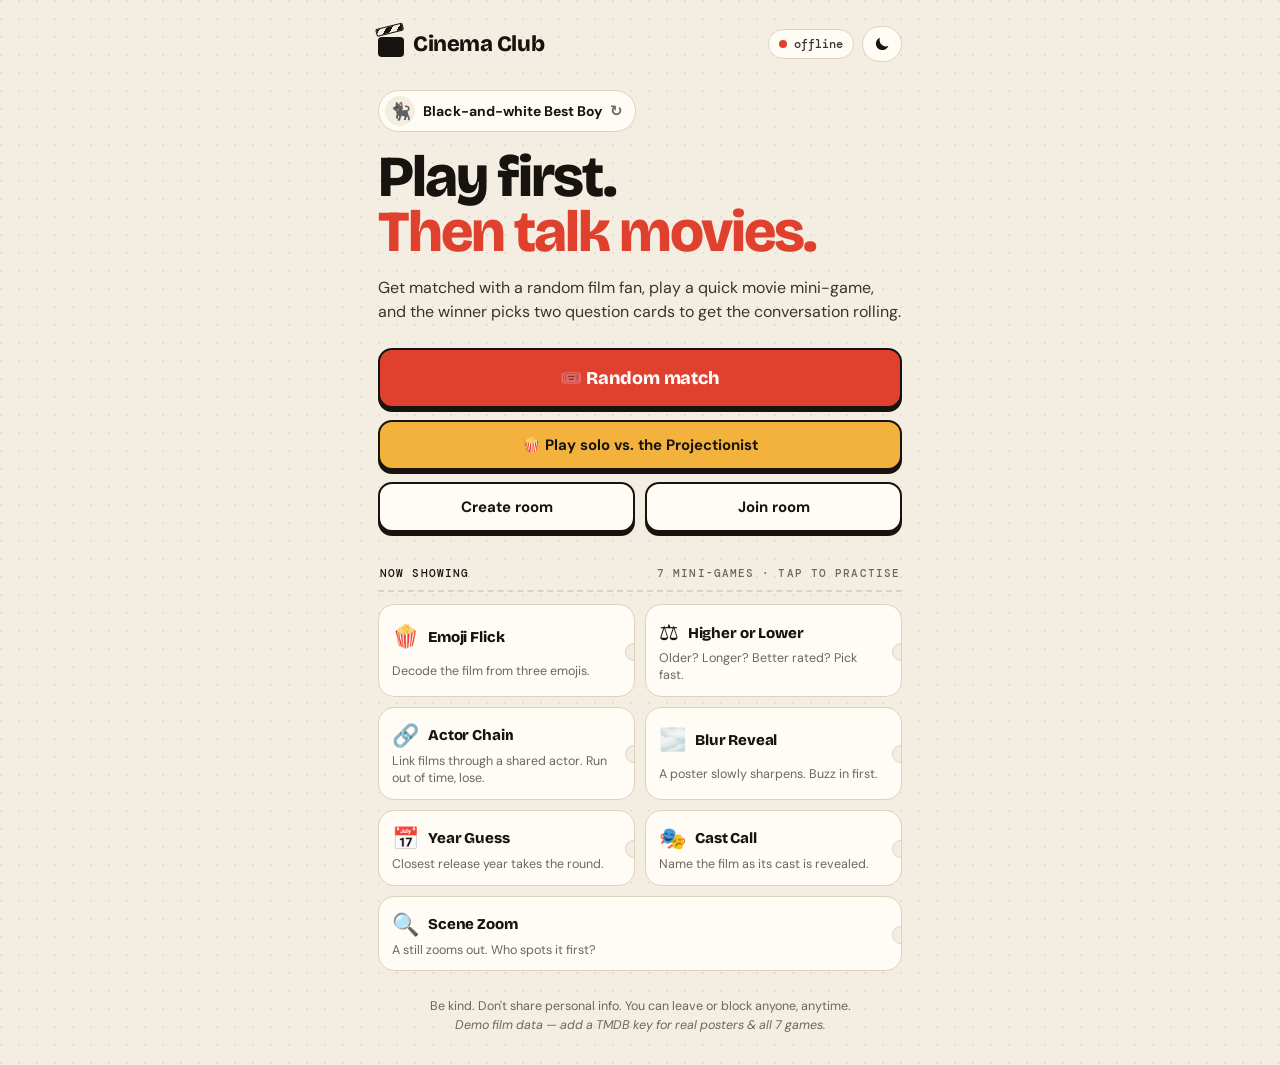
==== index.html @ 50358181 "Cinema Club: movie mini-games, matchmaking and chat Co-Authored-By: Claude Opus 5.5 <noreply@anthrop" ====
<!DOCTYPE html>
<html lang="en">
<head>
  <meta charset="utf-8" />
  <meta name="viewport" content="width=device-width, initial-scale=1, viewport-fit=cover, interactive-widget=resizes-content" />
  <title>Cinema Club — Play a movie game, then talk films</title>
  <meta name="description" content="Get matched with a random film fan, play a quick movie mini-game, and the winner picks two question cards to start the conversation." />
  <meta name="theme-color" content="#F4EEE2" />
  <script>
    // set the theme before first paint: saved choice, else the device setting
    (function () {
      var t = null;
      try { t = localStorage.getItem('cinemaclub:theme'); } catch (e) {}
      if (t !== 'dark' && t !== 'light') t = window.matchMedia && matchMedia('(prefers-color-scheme: dark)').matches ? 'dark' : 'light';
      document.documentElement.dataset.theme = t;
      document.querySelector('meta[name=theme-color]').content = t === 'dark' ? '#121014' : '#F4EEE2';
    })();
  </script>
  <meta name="apple-mobile-web-app-capable" content="yes" />
  <meta name="apple-mobile-web-app-title" content="Cinema Club" />
  <link rel="icon" href="data:image/svg+xml,%3Csvg xmlns='http://www.w3.org/2000/svg' viewBox='0 0 64 64'%3E%3Crect x='6' y='22' width='52' height='36' rx='6' fill='%2317140F'/%3E%3Cpath d='M6 14l50-8 2 12-50 8z' fill='%23E0412F'/%3E%3C/svg%3E" />
  <link rel="preconnect" href="https://fonts.googleapis.com" />
  <link rel="preconnect" href="https://fonts.gstatic.com" crossorigin />
  <link href="https://fonts.googleapis.com/css2?family=Bricolage+Grotesque:opsz,wght@12..96,600;12..96,800&family=DM+Mono:wght@500&family=DM+Sans:opsz,wght@9..40,400;9..40,500;9..40,700&display=swap" rel="stylesheet" />
  <link rel="stylesheet" href="css/style.css" />
</head>
<body>
  <div id="app" aria-live="polite"></div>
  <div id="toast" role="status"></div>
  <script type="module" src="js/app.js"></script>
</body>
</html>
---- css/style.css ----
:root {
  --paper: #F4EEE2;
  --card: #FFFCF6;
  --ink: #17140F;
  --ink-2: #3B342B;
  --muted: #6E665B;
  --line: #DCD2BF;
  --red: #E0412F;
  --red-d: #B8301F;
  --gold: #F3B23C;
  --green: #2E8B57;
  --sky: #DCE9F2;
  --edge: #17140F;
  --screen: #17140F;
  --shadow: #17140F;
  --dot: rgba(23, 20, 15, .07);
  --good-bg: #BFE3CB;
  --bad-bg: #F7C9C2;
  --warn-bg: #F7DDBF;
  --hi-bg: #FFF4DA;
  color-scheme: light;
  --r: 16px;
  --reel-h: 64px;
  --display: 'Bricolage Grotesque', 'DM Sans', system-ui, sans-serif;
  --body: 'DM Sans', system-ui, -apple-system, sans-serif;
  --mono: 'DM Mono', ui-monospace, monospace;
}
/* dark mode: a cinema after the lights go down */
:root[data-theme=dark] {
  --paper: #121014;
  --card: #1E1B20;
  --ink: #F2EBDD;
  --ink-2: #D6CDBE;
  --muted: #A1988B;
  --line: #36313A;
  --red: #F0533F;
  --red-d: #D8402D;
  --gold: #F3B23C;
  --green: #4CC384;
  --sky: #22384A;
  --edge: #E8DFCF;
  --screen: #000;
  --shadow: #000;
  --dot: rgba(242, 235, 221, .05);
  --good-bg: #1D4A33;
  --bad-bg: #5A2522;
  --warn-bg: #4A3520;
  --hi-bg: #3A2E16;
  color-scheme: dark;
}
:root[data-theme=dark] .clap i { border-color: var(--paper); background: repeating-linear-gradient(-45deg, var(--paper) 0 5px, var(--ink) 5px 10px); }
:root[data-theme=dark] .media img, :root[data-theme=dark] .pcard img { filter: brightness(.95); }
html { transition: background-color .3s; }
* { box-sizing: border-box; }
html, body { margin: 0; background: var(--paper); color: var(--ink); font-family: var(--body); -webkit-font-smoothing: antialiased; }
body {
  min-height: 100dvh;
  background-image: radial-gradient(circle at 1px 1px, var(--dot) 1px, transparent 0);
  background-size: 18px 18px;
}
button { font: inherit; color: inherit; cursor: pointer; }
button:disabled { cursor: default; }
input { font: inherit; color: inherit; }
::placeholder { color: var(--muted); opacity: .8; }
#app { max-width: 560px; margin: 0 auto; min-height: 100dvh; display: flex; flex-direction: column; padding: 0 18px env(safe-area-inset-bottom); }
.hidden { display: none !important; }
.muted { color: var(--muted); }
.small { font-size: 13px; }
.eyebrow { font: 500 12px var(--mono); letter-spacing: .12em; text-transform: uppercase; color: var(--muted); margin: 0 0 6px; }
.pulse { animation: pulse 1.6s ease-in-out infinite; }
@keyframes pulse { 50% { opacity: .45; } }

/* ---------- header ---------- */
.top { display: flex; align-items: center; justify-content: space-between; gap: 12px; padding: 16px 0 10px; }
.top.slim { padding: 12px 0 6px; }
.logo { font: 800 22px/1 var(--display); letter-spacing: -.02em; display: flex; align-items: center; gap: 9px; }
.clap { position: relative; width: 26px; height: 20px; background: var(--ink); border-radius: 4px; margin-top: 5px; }
.clap i { position: absolute; left: -1px; top: -8px; width: 28px; height: 8px; border-radius: 2px; transform-origin: 0 100%; transform: rotate(-14deg);
  background: repeating-linear-gradient(-45deg, var(--ink) 0 5px, var(--paper) 5px 10px); border: 1.5px solid var(--edge); animation: clap 4s ease-in-out infinite; }
@keyframes clap { 0%, 86%, 100% { transform: rotate(-14deg); } 90% { transform: rotate(0); } }
.online { font: 500 12px var(--mono); color: var(--ink-2); background: var(--card); border: 1.5px solid var(--line); padding: 6px 10px; border-radius: 99px; display: inline-flex; align-items: center; gap: 7px; white-space: nowrap; }
.online b { width: 8px; height: 8px; border-radius: 50%; background: var(--green); box-shadow: 0 0 0 3px rgba(46, 139, 87, .18); }
.online b.off { background: var(--red); box-shadow: none; }
.online b.wait { background: var(--gold); animation: pulse 1s infinite; }

/* ---------- buttons ---------- */
.btn { display: inline-flex; align-items: center; justify-content: center; gap: 8px; padding: 13px 18px; border-radius: 14px;
  background: var(--card); border: 2px solid var(--edge); box-shadow: 0 4px 0 var(--shadow); font-weight: 700; font-size: 15px;
  transition: transform .08s, box-shadow .08s, background .15s; text-align: center; }
.btn:active:not(:disabled) { transform: translateY(3px); box-shadow: 0 1px 0 var(--shadow); }
.btn:disabled { opacity: .45; }
.btn.primary { background: var(--red); color: #fff; }
.btn.primary:hover:not(:disabled) { background: var(--red-d); }
.btn.gold { background: var(--gold); color: #17140F; }
.btn.big { font: 800 18px var(--display); padding: 17px 20px; letter-spacing: -.01em; }
.btn.small { padding: 7px 11px; font-size: 13px; border-radius: 10px; box-shadow: 0 3px 0 var(--shadow); }
.btn.round { flex: none; width: 48px; height: 48px; min-width: 48px; aspect-ratio: 1; padding: 0; border-radius: 50%; font-size: 22px; }
.link { background: none; border: 0; padding: 4px; text-decoration: underline; text-underline-offset: 3px; color: var(--ink-2); font-weight: 500; }
.row { display: flex; gap: 10px; }
.row > * { flex: 1; }
.cta { display: flex; flex-direction: column; gap: 12px; width: 100%; }

/* ---------- home ---------- */
.home { padding: 8px 0 30px; }
.me-chip { display: inline-flex; align-items: center; gap: 8px; background: var(--card); border: 1.5px solid var(--line); border-radius: 99px; padding: 5px 12px 5px 6px; font-weight: 700; font-size: 14px; margin: 10px 0 18px; }
.me-chip .av { width: 30px; height: 30px; display: grid; place-items: center; background: var(--paper); border-radius: 50%; font-size: 17px; }
.me-chip .reroll { color: var(--muted); font-size: 15px; transition: transform .3s; }
.me-chip:hover .reroll { transform: rotate(180deg); }
h1 { font: 800 clamp(40px, 11vw, 58px)/.95 var(--display); letter-spacing: -.035em; margin: 0 0 16px; }
h1 .hl { color: var(--red); }
.lede { font-size: 16px; line-height: 1.5; color: var(--ink-2); margin: 0 0 24px; max-width: 34em; }
.join { display: flex; gap: 10px; }
.join input { flex: 1; min-width: 0; font: 500 22px var(--mono); letter-spacing: .3em; text-transform: uppercase; text-align: center; border: 2px solid var(--edge); border-radius: 14px; padding: 10px; background: var(--card); }
.strip { margin-top: 34px; }
.strip-head { display: flex; justify-content: space-between; align-items: baseline; font: 500 11px var(--mono); letter-spacing: .1em; text-transform: uppercase; color: var(--muted); padding: 0 2px 10px; border-bottom: 2px dashed var(--line); margin-bottom: 12px; }
.strip-head span:first-child { color: var(--ink); font-weight: 500; }
.games { display: grid; grid-template-columns: 1fr 1fr; gap: 10px; }
.game-tile { text-align: left; background: var(--card); border: 1.5px solid var(--line); border-radius: var(--r); padding: 13px 13px 12px; display: grid; grid-template-columns: auto 1fr; column-gap: 9px; row-gap: 3px; align-items: center; transition: border-color .15s, transform .15s; position: relative; overflow: hidden; }
.game-tile::after { content: ''; position: absolute; right: -9px; top: 50%; width: 16px; height: 16px; margin-top: -8px; border-radius: 50%; background: var(--paper); border: 1.5px solid var(--line); }
.game-tile:hover { border-color: var(--edge); transform: translateY(-2px); }
.game-tile .gi { font-size: 22px; }
.game-tile .gn { font: 800 15px var(--display); letter-spacing: -.01em; }
.game-tile .gd { grid-column: 1 / -1; font-size: 12.5px; line-height: 1.35; color: var(--muted); padding-right: 6px; }
.game-tile:last-child:nth-child(odd) { grid-column: 1 / -1; }
.fine { font-size: 12.5px; color: var(--muted); text-align: center; margin: 26px 0 0; line-height: 1.5; }

/* ---------- centered screens ---------- */
.center { flex: 1; display: flex; flex-direction: column; align-items: center; justify-content: center; text-align: center; gap: 14px; padding: 20px 0 60px; }
.center h2 { font: 800 30px/1.05 var(--display); letter-spacing: -.02em; margin: 0; }
.center h2.big { font-size: 40px; }
.center .cta { max-width: 360px; margin-top: 10px; }
.big-emoji { font-size: 54px; }
.projector { width: 120px; height: 70px; position: relative; margin-bottom: 8px; }
.projector span { position: absolute; top: 0; width: 56px; height: 56px; border-radius: 50%; border: 6px solid var(--edge);
  background: radial-gradient(circle, var(--ink) 5px, transparent 6px), conic-gradient(var(--paper) 0 15%, var(--ink) 15% 18%, var(--paper) 18% 48%, var(--ink) 48% 51%, var(--paper) 51% 81%, var(--ink) 81% 84%, var(--paper) 84%);
  animation: spin 1.6s linear infinite; }
.projector span:first-child { left: 0; }
.projector span:last-child { right: 0; animation-duration: 1.1s; }
@keyframes spin { to { transform: rotate(360deg); } }
.ticket-code { display: flex; gap: 8px; margin: 4px 0 6px; }
.ticket-code span { font: 500 42px/1 var(--mono); width: 58px; height: 72px; display: grid; place-items: center; background: var(--card); border: 2px solid var(--edge); border-radius: 12px; box-shadow: 0 4px 0 var(--shadow); }

/* ---------- vs bar ---------- */
.vs { display: flex; align-items: center; gap: 8px; width: 100%; }
.vs .player { flex: 1; display: flex; align-items: center; gap: 7px; min-width: 0; background: var(--card); border: 1.5px solid var(--line); border-radius: 12px; padding: 6px 8px; }
.vs .player.right { flex-direction: row-reverse; text-align: right; }
.vs .av { font-size: 20px; }
.vs .pn { font-weight: 700; font-size: 13px; flex: 1; min-width: 0; overflow: hidden; text-overflow: ellipsis; white-space: nowrap; }
.vs .lock { font-weight: 500; color: var(--muted); }
.vs .score { font: 800 20px var(--display); background: var(--ink); color: var(--paper); min-width: 30px; height: 30px; border-radius: 8px; display: grid; place-items: center; }
.vs .score.bump { animation: bump .5s; }
@keyframes bump { 40% { transform: scale(1.35); background: var(--red); } }
.vs-x { font: 500 11px var(--mono); color: var(--muted); }

/* ---------- spin ---------- */
.spin .vs { max-width: 420px; margin-bottom: 18px; }
.reel { height: var(--reel-h); width: min(100%, 340px); overflow: hidden; border: 2px solid var(--edge); border-radius: 14px; background: var(--card); box-shadow: 0 4px 0 var(--shadow); position: relative; }
.reel::before, .reel::after { content: ''; position: absolute; left: 0; right: 0; height: 14px; z-index: 2; pointer-events: none; }
.reel::before { top: 0; background: linear-gradient(var(--card), transparent); }
.reel::after { bottom: 0; background: linear-gradient(transparent, var(--card)); }
.reel-track { transition: transform 2.4s cubic-bezier(.12, .7, .15, 1); }
.reel.idle .reel-track { animation: reelidle 1.4s linear infinite; transition: none; }
@keyframes reelidle { to { transform: translateY(calc(-7 * var(--reel-h))); } }
.reel-item { height: var(--reel-h); display: flex; align-items: center; justify-content: center; gap: 10px; font: 800 22px var(--display); }
.reel-item span { font-size: 26px; }

/* ---------- rounds ---------- */
.round, .chain, .cards { flex: 1; display: flex; flex-direction: column; gap: 12px; padding: 6px 0 24px; }
.round-meta { display: flex; justify-content: space-between; font: 500 11px var(--mono); text-transform: uppercase; letter-spacing: .08em; color: var(--muted); }
.timer { height: 8px; background: var(--card); border: 1.5px solid var(--edge); border-radius: 99px; overflow: hidden; }
.timer i { display: block; height: 100%; width: 100%; background: var(--gold); }
.round.live .timer i { width: 0; transition: width var(--dur) linear; }
.round.done .timer i { transition: none; width: 0; }
.prompt { font: 800 24px/1.1 var(--display); letter-spacing: -.02em; margin: 2px 0 0; }
.stage { position: relative; }
.countdown { position: absolute; inset: 0; display: grid; place-items: center; font: 800 80px var(--display); color: var(--paper); background: rgba(23, 20, 15, .88); border-radius: var(--r); z-index: 5; animation: pop .5s infinite; }
@keyframes pop { 0% { transform: scale(.96); } 30% { transform: scale(1); } }
.media { border-radius: var(--r); overflow: hidden; border: 2px solid var(--edge); background: var(--screen); }
.media.emoji { background: var(--card); font-size: clamp(56px, 17vw, 84px); text-align: center; padding: 26px 10px; letter-spacing: .08em; min-height: 160px; display: grid; place-items: center; }
.media.poster { aspect-ratio: 2 / 3; max-height: 46dvh; margin: 0 auto; }
.media img { display: block; width: 100%; height: 100%; object-fit: cover; }
img.blur { filter: blur(40px) saturate(1.1); transform: scale(1.12); }
.round.live img.blur { filter: blur(8px) saturate(1.1); transition: filter var(--dur) cubic-bezier(.3, 0, .7, 1); }
.round.done img.blur { filter: none; transform: none; transition: filter .6s, transform .6s; }
.media.scene { aspect-ratio: 16 / 9; }
img.zoom { transform: scale(7); }
.round.live img.zoom { transform: scale(1.5); transition: transform var(--dur) cubic-bezier(.3, 0, .6, 1); }
.round.done img.zoom { transform: scale(1); transition: transform .8s; }
.media.cast { background: var(--card); padding: 14px; display: flex; flex-direction: column; gap: 7px; min-height: 250px; }
.cast-row { display: flex; align-items: center; gap: 10px; font: 700 17px var(--body); padding: 8px 12px; border-radius: 10px; background: var(--paper); opacity: 0; transform: translateX(-10px); transition: opacity .4s, transform .4s; }
.cast-row span { font: 500 11px var(--mono); color: var(--muted); width: 22px; }
.cast-row.on { opacity: 1; transform: none; }
.cast-row:last-child.on { background: var(--gold); color: #17140F; }
.reveal-poster { position: absolute; right: 10px; bottom: 10px; width: 74px; border-radius: 8px; border: 2px solid var(--paper); box-shadow: 0 6px 20px rgba(0, 0, 0, .35); animation: rise .4s; z-index: 4; }
@keyframes rise { from { transform: translateY(10px); opacity: 0; } }
.options { display: grid; grid-template-columns: 1fr 1fr; gap: 10px; }
.opt { background: var(--card); border: 2px solid var(--edge); border-radius: 14px; box-shadow: 0 4px 0 var(--shadow); padding: 12px 10px; font-weight: 700; font-size: 14.5px; line-height: 1.2; min-height: 62px; transition: transform .08s, box-shadow .08s, background .15s; }
.opt:active:not(:disabled) { transform: translateY(3px); box-shadow: 0 1px 0 var(--shadow); }
.opt:disabled { cursor: default; }
.opt.chosen.pending { background: var(--sky); }
.opt.chosen.bad, .pcard.chosen.bad { background: var(--bad-bg); animation: shake .35s; }
.opt.chosen.good, .pcard.chosen.good { background: var(--good-bg); }
.opt.correct, .pcard.correct { background: var(--good-bg); box-shadow: 0 4px 0 var(--green); border-color: var(--green); }
.round.done .opt:not(.correct):not(.chosen) { opacity: .5; }
@keyframes shake { 25% { transform: translateX(-5px); } 75% { transform: translateX(5px); } }
.pair { display: grid; grid-template-columns: 1fr auto 1fr; align-items: center; gap: 8px; }
.pair .or { font: 500 12px var(--mono); color: var(--muted); }
.pcard { background: var(--card); border: 2px solid var(--edge); border-radius: var(--r); box-shadow: 0 4px 0 var(--shadow); padding: 8px; display: flex; flex-direction: column; gap: 8px; text-align: center; transition: transform .1s, background .15s; }
.pcard:hover:not(:disabled) { transform: translateY(-2px); }
.pcard img, .pcard .noimg { width: 100%; aspect-ratio: 2 / 3; object-fit: cover; border-radius: 10px; background: var(--screen); display: grid; place-items: center; font-size: 40px; }
.pcard .pt { font-weight: 700; font-size: 14px; line-height: 1.2; }
.pcard .pt em { font-style: normal; color: var(--muted); font-weight: 500; }
.pcard .pv { font: 800 18px var(--display); min-height: 1px; }
.pcard .pv:empty { display: none; }
.media.yearcard { background: var(--card); display: flex; align-items: center; gap: 14px; padding: 12px; }
.media.yearcard img { width: 96px; height: auto; aspect-ratio: 2 / 3; border-radius: 10px; }
.media.yearcard .yt { font: 800 24px/1.1 var(--display); letter-spacing: -.01em; text-align: left; }
.yearpick { display: flex; flex-direction: column; gap: 12px; align-items: stretch; }
.yrow { display: flex; align-items: center; justify-content: center; gap: 18px; }
.yrow output { font: 500 56px var(--mono); letter-spacing: -.02em; min-width: 4.2ch; text-align: center; }
input[type=range] { width: 100%; accent-color: var(--red); height: 28px; }
.verdict { min-height: 64px; }
.verdict-in { border: 2px solid var(--edge); border-radius: 14px; background: var(--card); padding: 12px 14px; display: flex; flex-direction: column; gap: 3px; animation: rise .35s; }
.verdict-in b { font: 800 19px var(--display); }
.verdict-in.win { background: var(--good-bg); }
.verdict-in.lose { background: var(--warn-bg); }

/* ---------- chain ---------- */
.turn { background: var(--card); border: 2px solid var(--line); border-radius: 14px; padding: 12px 14px; line-height: 1.4; position: relative; padding-right: 60px; }
.turn.mine { border-color: var(--edge); background: var(--hi-bg); }
.turn::after { content: attr(data-sec); position: absolute; right: 12px; top: 50%; transform: translateY(-50%); font: 500 26px var(--mono); }
.timer i.hot { background: var(--red); }
.chain .timer i { transition: width .2s linear; }
.csearch { position: relative; }
.csearch input { width: 100%; border: 2px solid var(--edge); border-radius: 14px; padding: 14px; background: var(--card); font-size: 16px; }
.csearch input:disabled { opacity: .5; }
.cresults { display: flex; flex-direction: column; gap: 4px; margin-top: 6px; }
.cres { display: flex; align-items: center; gap: 10px; text-align: left; background: var(--card); border: 1.5px solid var(--line); border-radius: 10px; padding: 6px; font-weight: 700; font-size: 14px; }
.cres:hover { border-color: var(--edge); }
.cres img, .cres .noimg { width: 32px; height: 48px; object-fit: cover; border-radius: 5px; background: var(--screen); display: grid; place-items: center; font-size: 14px; }
.cres em { font-style: normal; color: var(--muted); font-weight: 500; }
.cfeedback { min-height: 20px; font-weight: 700; font-size: 14px; }
.cfeedback .ok { color: var(--green); }
.cfeedback .no { color: var(--red-d); }
.links { list-style: none; margin: 0; padding: 0; display: flex; flex-direction: column; }
.links li { display: flex; flex-direction: column; align-items: flex-start; }
.links .via { font-size: 12.5px; color: var(--muted); padding: 6px 0 6px 22px; border-left: 2px dashed var(--line); margin-left: 22px; }
.links .via b { color: var(--ink); }
.links .via i { font-style: normal; letter-spacing: 1px; color: var(--red); font-size: 9px; }
.links .via.start { border: 0; padding-left: 0; margin-left: 0; }
.link-card { display: flex; align-items: center; gap: 12px; background: var(--card); border: 1.5px solid var(--line); border-radius: 12px; padding: 6px; width: 100%; }
.links li.latest .link-card { border: 2px solid var(--edge); box-shadow: 0 3px 0 var(--shadow); animation: rise .35s; }
.link-card img, .link-card .noimg { width: 34px; height: 51px; border-radius: 6px; object-fit: cover; background: var(--screen); display: grid; place-items: center; }
.link-card b { display: block; font-size: 15px; }
.link-card small { color: var(--muted); }
.chain > .link { align-self: center; margin-top: 8px; }

/* ---------- end + cards ---------- */
.final { font: 800 64px/1 var(--display); letter-spacing: -.03em; }
.final span { color: var(--muted); }
.cards h2 { font: 800 28px/1.05 var(--display); letter-spacing: -.02em; margin: 6px 0 0; }
.cards > .muted { margin: 0; }
.qgrid { display: grid; grid-template-columns: 1fr 1fr; gap: 10px; }
.qcard { position: relative; text-align: left; background: var(--card); border: 2px solid var(--line); border-radius: 14px; padding: 30px 14px 16px; font-weight: 700; font-size: 14.5px; line-height: 1.3; min-height: 120px; transition: transform .12s, border-color .12s, background .12s;
  -webkit-mask: radial-gradient(circle 9px at 0 50%, transparent 98%, #000) left / 51% 100% no-repeat, radial-gradient(circle 9px at 100% 50%, transparent 98%, #000) right / 51% 100% no-repeat;
          mask: radial-gradient(circle 9px at 0 50%, transparent 98%, #000) left / 51% 100% no-repeat, radial-gradient(circle 9px at 100% 50%, transparent 98%, #000) right / 51% 100% no-repeat; }
.qcard:hover:not(:disabled) { border-color: var(--edge); transform: rotate(-1deg); }
.qcard.sel { color: #17140F; background: var(--gold); border-color: var(--edge); transform: rotate(-1.5deg) translateY(-3px); }
.qcard:disabled { cursor: default; }
.qgrid.readonly .qcard { opacity: .8; }
.qn { position: absolute; left: 14px; top: 10px; font: 500 11px var(--mono); color: var(--red); letter-spacing: .1em; }
.cards .btn.big { margin-top: 6px; }

/* ---------- chat ---------- */
#app[data-screen=chat] { height: 100dvh; min-height: 0; }
.chat-top { position: relative; border-bottom: 2px solid var(--edge); flex-wrap: nowrap; }
.who { display: flex; align-items: center; gap: 10px; min-width: 0; flex: 1; }
.who > div { min-width: 0; }
.who .av { font-size: 28px; width: 44px; height: 44px; display: grid; place-items: center; background: var(--card); border: 2px solid var(--edge); border-radius: 50%; flex: none; }
.who b { display: block; font: 800 16px var(--display); white-space: nowrap; overflow: hidden; text-overflow: ellipsis; }
.who small { color: var(--muted); font-size: 12.5px; }
.chat-actions { display: flex; gap: 8px; flex: none; }
.menu { position: absolute; right: 0; top: 64px; background: var(--card); border: 2px solid var(--edge); border-radius: 12px; box-shadow: 0 6px 0 var(--shadow); display: flex; flex-direction: column; z-index: 20; overflow: hidden; min-width: 170px; }
.menu button { background: none; border: 0; padding: 12px 16px; text-align: left; font-weight: 700; }
.menu button:hover { background: var(--paper); }
.menu .danger { color: var(--red-d); border-top: 1.5px solid var(--line); }
.pins { display: flex; gap: 8px; overflow-x: auto; padding: 10px 0; scroll-snap-type: x mandatory; flex: none; }
.pin { position: relative; flex: 0 0 min(74%, 300px); scroll-snap-align: start; background: var(--gold); color: #17140F; border: 2px solid var(--edge); border-radius: 12px; padding: 24px 12px 10px; font-weight: 700; font-size: 14px; line-height: 1.3; }
.pin:only-child { flex-basis: 100%; }
.banner { display: flex; align-items: center; gap: 8px; flex-wrap: wrap; background: var(--card); border: 2px solid var(--edge); border-radius: 12px; padding: 8px 10px; font-size: 14px; font-weight: 700; margin-bottom: 6px; flex: none; }
.banner span { flex: 1 1 160px; }
.msgs { flex: 1; overflow-y: auto; display: flex; flex-direction: column; gap: 6px; padding: 8px 0; min-height: 0; }
.msg { display: flex; }
.msg p { margin: 0; max-width: 80%; background: var(--card); border: 1.5px solid var(--line); border-radius: 16px 16px 16px 4px; padding: 9px 13px; line-height: 1.4; font-size: 15px; overflow-wrap: anywhere; }
.msg.mine { justify-content: flex-end; }
.msg.mine p { background: var(--ink); color: var(--paper); border-color: var(--ink); border-radius: 16px 16px 4px 16px; }
.sys { text-align: center; font-size: 12.5px; color: var(--muted); padding: 6px 10px; }
.composer { display: flex; gap: 8px; padding: 10px 0 14px; flex: none; }
.composer input { flex: 1; min-width: 0; border: 2px solid var(--edge); border-radius: 14px; padding: 12px 14px; background: var(--card); font-size: 16px; }
.composer .btn { width: 52px; padding: 0; font-size: 18px; }

/* ---------- toast ---------- */
#toast { position: fixed; left: 50%; bottom: 24px; transform: translate(-50%, 30px); opacity: 0; background: var(--ink); color: var(--paper); padding: 11px 16px; border-radius: 12px; font-weight: 700; font-size: 14px; transition: all .25s; pointer-events: none; z-index: 50; max-width: calc(100% - 32px); text-align: center; }
#toast.show { opacity: 1; transform: translate(-50%, 0); }

@media (min-width: 700px) {
  #app { padding-top: 10px; }
  .media.emoji { min-height: 200px; }
}
@media (prefers-reduced-motion: reduce) {
  *, *::before, *::after { animation-duration: .01ms !important; animation-iteration-count: 1 !important; }
}

/* header icon buttons (theme toggle, leave) */
.top-r { display: flex; align-items: center; gap: 8px; }
.iconbtn { flex: none; height: 36px; min-width: 36px; padding: 0 10px; border-radius: 99px; background: var(--card); border: 1.5px solid var(--line); color: var(--ink); font-weight: 700; font-size: 14px; display: inline-flex; align-items: center; justify-content: center; gap: 6px; transition: border-color .15s, background .15s; }
.iconbtn:hover { border-color: var(--edge); }
.iconbtn.leave.armed { background: var(--red); border-color: var(--red); color: #fff; }
.top.slim { gap: 8px; }
.top.slim .vs { flex: 1; min-width: 0; }
.top-r { min-width: 0; }
.top .logo { flex: none; }
.online { min-width: 0; overflow: hidden; text-overflow: ellipsis; }
.online b { flex: none; }
@media (max-width: 380px) { .logo { font-size: 19px; } }
@media (max-width: 440px) { .chat-actions .lbl { display: none; } .chat-actions .btn.small { padding: 7px 10px; } }
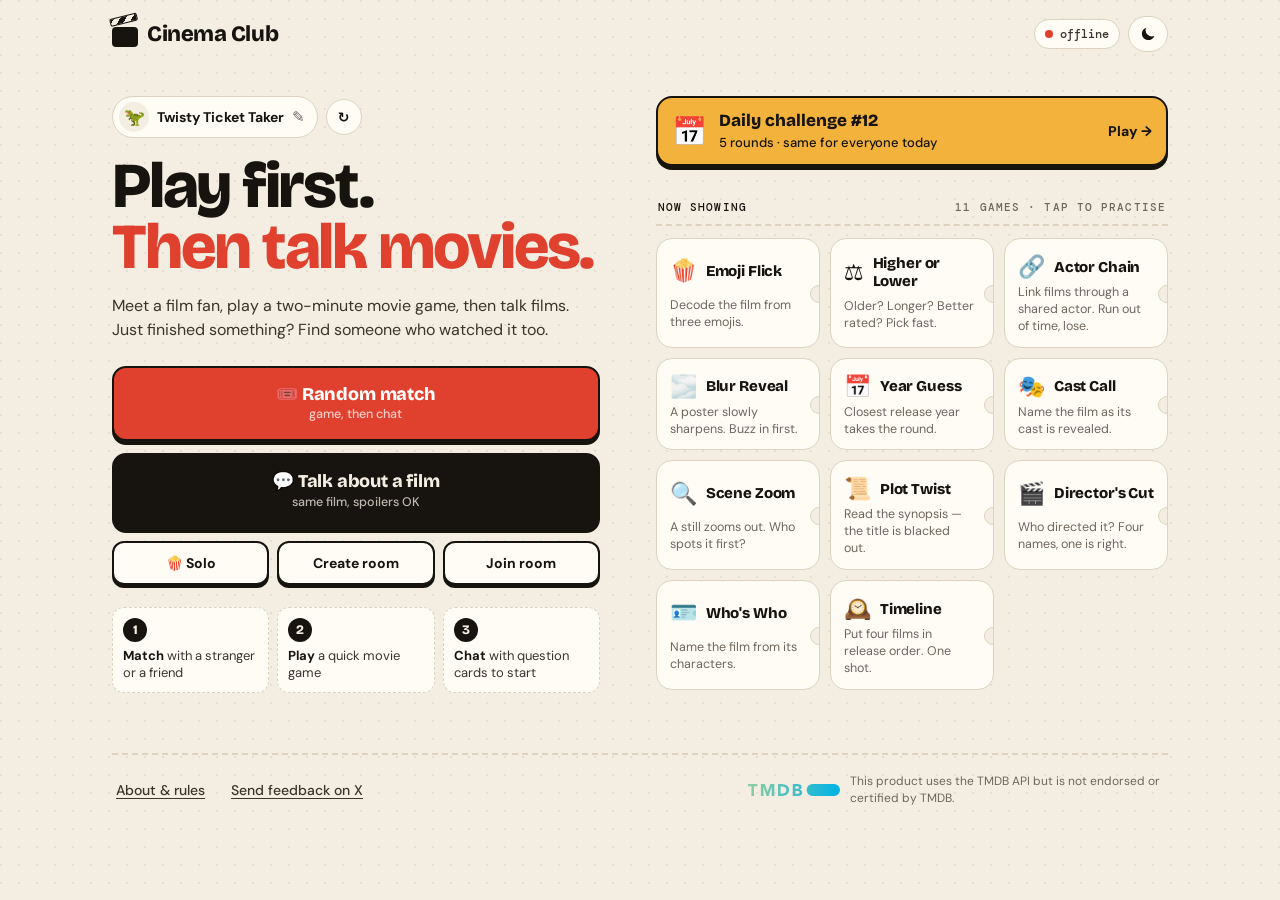
==== commit 7b924a3b: "Daily challenge, chat filter, footer + TMDB credit, new home, desktop layout, link previews - Daily " ====
--- a/index.html
+++ b/index.html
@@ -4,7 +4,21 @@
   <meta charset="utf-8" />
   <meta name="viewport" content="width=device-width, initial-scale=1, viewport-fit=cover, interactive-widget=resizes-content" />
   <title>Cinema Club — Play a movie game, then talk films</title>
-  <meta name="description" content="Get matched with a random film fan, play a quick movie mini-game, and the winner picks two question cards to start the conversation." />
+  <meta name="description" content="Meet a film fan, play a 2-minute movie game, then talk films. 11 games, a daily challenge, no sign-up." />
+  <link rel="canonical" href="https://the-cinema-club.netlify.app/" />
+  <meta property="og:type" content="website" />
+  <meta property="og:site_name" content="Cinema Club" />
+  <meta property="og:title" content="Cinema Club — Play first. Then talk movies." />
+  <meta property="og:description" content="Meet a film fan, play a 2-minute movie game, then talk films. 11 games, a daily challenge, no sign-up." />
+  <meta property="og:url" content="https://the-cinema-club.netlify.app/" />
+  <meta property="og:image" content="https://the-cinema-club.netlify.app/assets/og.png" />
+  <meta property="og:image:width" content="1200" />
+  <meta property="og:image:height" content="630" />
+  <meta property="og:image:alt" content="Cinema Club: Play first. Then talk movies." />
+  <meta name="twitter:card" content="summary_large_image" />
+  <meta name="twitter:title" content="Cinema Club — Play first. Then talk movies." />
+  <meta name="twitter:description" content="Meet a film fan, play a 2-minute movie game, then talk films. No sign-up." />
+  <meta name="twitter:image" content="https://the-cinema-club.netlify.app/assets/og.png" />
   <meta name="theme-color" content="#F4EEE2" />
   <script>
     // set the theme before first paint: saved choice, else the device setting
--- a/css/style.css
+++ b/css/style.css
@@ -173,7 +173,11 @@
 .round.done .timer i { transition: none; width: 0; }
 .prompt { font: 800 24px/1.1 var(--display); letter-spacing: -.02em; margin: 2px 0 0; }
 .stage { position: relative; }
-.countdown { position: absolute; inset: 0; display: grid; place-items: center; font: 800 80px var(--display); color: var(--paper); background: rgba(23, 20, 15, .88); border-radius: var(--r); z-index: 5; animation: pop .5s infinite; }
+.countdown { position: absolute; inset: -2px; display: grid; place-items: center; font: 800 80px var(--display); color: #F4EEE2; background: #17140F; border-radius: var(--r); z-index: 5; animation: pop .5s infinite; }
+/* nothing readable or tappable before the countdown ends — fair start for both players */
+main.round:not(.live):not(.done) .options,
+main.round:not(.live):not(.done) .order-actions,
+main.round:not(.live):not(.done) .yearpick { visibility: hidden; }
 @keyframes pop { 0% { transform: scale(.96); } 30% { transform: scale(1); } }
 .media { border-radius: var(--r); overflow: hidden; border: 2px solid var(--edge); background: var(--screen); }
 .media.emoji { background: var(--card); font-size: clamp(56px, 17vw, 84px); text-align: center; padding: 26px 10px; letter-spacing: .08em; min-height: 160px; display: grid; place-items: center; }
@@ -324,3 +328,141 @@
 .online b { flex: none; }
 @media (max-width: 380px) { .logo { font-size: 19px; } }
 @media (max-width: 440px) { .chat-actions .lbl { display: none; } .chat-actions .btn.small { padding: 7px 10px; } }
+
+/* ---------- talk about a film ---------- */
+.btn.ink { background: var(--ink); color: var(--paper); }
+.btn.ink:hover:not(:disabled) { filter: brightness(1.15); }
+.filmpick { flex: 1; display: flex; flex-direction: column; gap: 12px; padding: 8px 0 30px; }
+.filmpick h2 { font: 800 30px/1.05 var(--display); letter-spacing: -.02em; margin: 6px 0 0; }
+.filmpick > .muted { margin: 0; line-height: 1.45; }
+.discussing { margin-top: 14px; display: flex; flex-direction: column; gap: 8px; width: 100%; text-align: left; }
+.discussing .strip-head { margin-bottom: 2px; }
+.disc { display: flex; align-items: center; gap: 12px; background: var(--card); border: 1.5px solid var(--line); border-radius: 12px; padding: 7px 12px 7px 7px; text-align: left; transition: border-color .15s, transform .15s; }
+.disc:hover { border-color: var(--edge); transform: translateY(-1px); }
+.disc img, .disc .noimg { width: 38px; height: 57px; border-radius: 6px; object-fit: cover; background: var(--screen); display: grid; place-items: center; flex: none; }
+.disc > span:nth-child(2) { flex: 1; min-width: 0; }
+.disc b { font-size: 15px; }
+.disc em { font-style: normal; color: var(--muted); font-size: 13px; }
+.disc small { display: block; color: var(--green); font-weight: 700; font-size: 12.5px; margin-top: 2px; }
+.disc .go { font-weight: 800; font-size: 13px; color: var(--red); flex: none; }
+.filmwait { justify-content: flex-start; padding-top: 24px; }
+.filmwait h2 em { font-style: normal; color: var(--red); }
+.filmwait .discussing { max-width: 420px; }
+.filmposter { position: relative; width: 150px; }
+.filmposter img, .filmposter > span { width: 150px; aspect-ratio: 2 / 3; object-fit: cover; border-radius: 14px; border: 2px solid var(--edge); box-shadow: 0 6px 0 var(--shadow); display: grid; place-items: center; font-size: 50px; background: var(--card); }
+.filmposter { animation: breathe 2.4s ease-in-out infinite; }
+@keyframes breathe { 50% { transform: translateY(-4px) rotate(-1deg); } }
+.pin.film { display: flex; gap: 10px; align-items: center; background: var(--ink); color: var(--paper); padding: 8px 12px 8px 8px; }
+.pin.film img { width: 44px; height: 66px; object-fit: cover; border-radius: 6px; flex: none; }
+.pin.film .qn { position: static; display: block; color: var(--gold); margin-bottom: 2px; }
+.pin.film b { font: 800 16px var(--display); }
+.pin.film .yr { opacity: .7; font-weight: 500; font-size: 13px; }
+.pin.film small { display: block; opacity: .75; font-weight: 500; font-size: 12px; margin-top: 2px; }
+
+/* ---------- name picker ---------- */
+.me-row { display: flex; align-items: center; gap: 8px; margin: 10px 0 18px; }
+.me-row .me-chip { margin: 0; }
+.name-editor { background: var(--card); border: 2px solid var(--edge); border-radius: 16px; box-shadow: 0 4px 0 var(--shadow); padding: 14px; margin: -6px 0 20px; display: flex; flex-direction: column; gap: 12px; animation: rise .25s; }
+.name-editor .eyebrow { margin: 0; }
+.avgrid { display: grid; grid-template-columns: repeat(8, minmax(0, 1fr)); gap: 6px; }
+.avopt { aspect-ratio: 1; border-radius: 10px; border: 1.5px solid var(--line); background: var(--paper); font-size: 20px; display: grid; place-items: center; padding: 0; }
+.avopt:hover { border-color: var(--edge); }
+.avopt.on { border: 2px solid var(--red); background: var(--hi-bg); }
+.namepick { display: grid; grid-template-columns: 1fr 1fr; gap: 10px; }
+.namepick label { display: flex; flex-direction: column; gap: 4px; font-size: 12px; font-weight: 700; color: var(--muted); min-width: 0; }
+.namepick select { font: 700 15px var(--body); color: var(--ink); background: var(--paper); border: 1.5px solid var(--edge); border-radius: 10px; padding: 10px; width: 100%; min-width: 0; }
+@media (max-width: 380px) { .avgrid { grid-template-columns: repeat(6, minmax(0, 1fr)); } }
+
+/* ---------- home: now discussing ---------- */
+.home-disc { margin-top: 26px; }
+
+/* ---------- new game media ---------- */
+.media.plot { background: var(--card); padding: 18px 18px 20px; min-height: 170px; display: flex; align-items: center; }
+.media.plot p { margin: 0; font-size: 16.5px; line-height: 1.55; }
+.media.yearcard .yt small { display: block; font: 500 14px var(--mono); color: var(--muted); margin-top: 6px; }
+.order { display: grid; grid-template-columns: 1fr 1fr; gap: 10px; }
+.ocard { position: relative; background: var(--card); border: 2px solid var(--edge); border-radius: 14px; box-shadow: 0 4px 0 var(--shadow); padding: 7px; display: flex; flex-direction: column; gap: 6px; text-align: center; transition: transform .1s, background .15s; }
+.ocard:active:not(:disabled) { transform: translateY(3px); box-shadow: 0 1px 0 var(--shadow); }
+.ocard img, .ocard .noimg { width: 100%; aspect-ratio: 16 / 13; object-fit: cover; object-position: center 20%; border-radius: 9px; background: var(--screen); display: grid; place-items: center; font-size: 30px; }
+.ocard .pt { font-weight: 700; font-size: 13.5px; line-height: 1.2; }
+.ocard .onum { position: absolute; top: -9px; left: -9px; width: 32px; height: 32px; border-radius: 50%; background: var(--red); color: #fff; border: 2px solid var(--edge); font: 800 17px var(--display); display: grid; place-items: center; }
+.ocard .onum:empty { display: none; }
+.ocard .oyear { font: 500 13px var(--mono); color: var(--muted); }
+.ocard .oyear:empty { display: none; }
+.ocard.picked { background: var(--hi-bg); }
+.ocard.good { background: var(--good-bg); }
+.ocard.bad { background: var(--bad-bg); }
+.order-actions .btn { padding: 12px; }
+
+/* ---------- report ---------- */
+.iconbtn.report { color: var(--red); }
+.iconbtn.report:hover { border-color: var(--red); }
+#modal { position: fixed; inset: 0; z-index: 60; background: rgba(10, 8, 6, .55); display: grid; place-items: end center; padding: 12px; animation: fade .2s; }
+@media (min-width: 600px) { #modal { place-items: center; } }
+@keyframes fade { from { opacity: 0; } }
+.sheet { width: min(100%, 460px); background: var(--paper); color: var(--ink); border: 2px solid var(--edge); border-radius: 18px; box-shadow: 0 6px 0 var(--shadow); padding: 18px; display: flex; flex-direction: column; gap: 12px; animation: rise .25s; max-height: calc(100dvh - 24px); overflow-y: auto; }
+.sheet h3 { font: 800 22px/1.1 var(--display); margin: 0; }
+.sheet .muted { margin: 0; line-height: 1.45; }
+.reasons { display: flex; flex-direction: column; gap: 6px; }
+.reason { display: flex; align-items: center; gap: 10px; background: var(--card); border: 1.5px solid var(--line); border-radius: 10px; padding: 11px 12px; font-weight: 700; font-size: 14.5px; cursor: pointer; }
+.reason:has(input:checked) { border-color: var(--red); background: var(--hi-bg); }
+.reason input, .check input { accent-color: var(--red); width: 18px; height: 18px; margin: 0; flex: none; }
+.sheet textarea { font: 15px/1.4 var(--body); color: var(--ink); background: var(--card); border: 1.5px solid var(--edge); border-radius: 12px; padding: 10px 12px; resize: vertical; }
+.check { display: flex; align-items: center; gap: 10px; font-size: 14px; font-weight: 700; }
+
+/* ---------- home v2 ---------- */
+.cta .btn.big { flex-direction: column; gap: 2px; line-height: 1.1; }
+.cta .btn.big small { font: 500 12.5px var(--body); opacity: .75; letter-spacing: 0; }
+.row.three { display: grid; grid-template-columns: repeat(3, minmax(0, 1fr)); gap: 8px; }
+.btn.small-btn { padding: 11px 8px; font-size: 14px; border-radius: 12px; box-shadow: 0 3px 0 var(--shadow); }
+.how { list-style: none; margin: 22px 0 0; padding: 0; display: grid; grid-template-columns: repeat(3, minmax(0, 1fr)); gap: 8px; }
+.how li { display: flex; flex-direction: column; gap: 6px; background: var(--card); border: 1.5px dashed var(--line); border-radius: 12px; padding: 10px; font-size: 13px; line-height: 1.3; color: var(--ink-2); }
+.how b { width: 24px; height: 24px; border-radius: 50%; background: var(--ink); color: var(--paper); display: grid; place-items: center; font: 800 13px var(--display); }
+.how strong { color: var(--ink); }
+.daily-card { width: 100%; margin-top: 26px; display: flex; align-items: center; gap: 12px; text-align: left; background: var(--gold); color: #17140F; border: 2px solid var(--edge); border-radius: 16px; box-shadow: 0 4px 0 var(--shadow); padding: 12px 14px; transition: transform .1s; }
+.daily-card:hover { transform: translateY(-2px); }
+.daily-card:active { transform: translateY(3px); box-shadow: 0 1px 0 var(--shadow); }
+.dc-ico { font-size: 28px; }
+.dc-txt { flex: 1; min-width: 0; }
+.dc-txt b { display: block; font: 800 17px var(--display); }
+.dc-txt small { font-size: 13px; font-weight: 500; }
+.daily-card .go { font-weight: 800; font-size: 14px; white-space: nowrap; }
+
+/* ---------- daily screen ---------- */
+.daily h2 { max-width: 22ch; }
+.dgames { display: flex; flex-wrap: wrap; justify-content: center; gap: 6px; max-width: 400px; }
+.dgames span { background: var(--card); border: 1.5px solid var(--line); border-radius: 99px; padding: 5px 10px; font-size: 13px; font-weight: 700; }
+.dgrid { font-size: 34px; letter-spacing: 4px; }
+.daily .final span { font-size: 28px; }
+.share-row { width: min(100%, 360px); }
+.streak { font-weight: 800; color: var(--red); margin: 0; }
+
+/* ---------- spin: description appears once the reel lands ---------- */
+[data-spinnote] { transition: opacity .3s; }
+.reel.landed { animation: landed .4s; }
+@keyframes landed { 40% { transform: scale(1.04); } }
+
+/* ---------- footer + sheets ---------- */
+.foot { border-top: 2px dashed var(--line); margin-top: 30px; padding: 18px 0 28px; display: flex; flex-direction: column; gap: 14px; align-items: center; text-align: center; }
+.foot nav { display: flex; gap: 18px; flex-wrap: wrap; justify-content: center; }
+.foot .link { font-size: 14px; }
+.tmdb { display: flex; align-items: center; gap: 10px; color: var(--muted); font-size: 12px; line-height: 1.4; text-decoration: none; max-width: 420px; text-align: left; }
+.tmdb img { flex: none; }
+.tmdb.big { background: var(--card); border: 1.5px solid var(--line); border-radius: 12px; padding: 12px; flex-direction: column; align-items: flex-start; font-size: 13px; }
+.sheet h4 { font: 800 16px var(--display); margin: 6px 0 -4px; }
+.sheet p, .sheet li { font-size: 14.5px; line-height: 1.5; margin: 0; }
+.sheet ul { margin: 0; padding-left: 18px; display: flex; flex-direction: column; gap: 6px; }
+.sheet a.btn { text-decoration: none; color: inherit; }
+
+/* ---------- wide screens: two columns on the home page ---------- */
+@media (min-width: 960px) {
+  #app[data-screen=home] { max-width: 1120px; padding: 0 32px; }
+  .home { display: grid; grid-template-columns: minmax(0, 1fr) minmax(0, 1.05fr); gap: 56px; align-items: start; padding-top: 24px; }
+  .home h1 { font-size: 64px; }
+  .home-r .daily-card { margin-top: 10px; }
+  .home-r .games { grid-template-columns: repeat(3, minmax(0, 1fr)); }
+  .home-r .game-tile:last-child:nth-child(odd) { grid-column: auto; }
+  .home-l { position: sticky; top: 20px; }
+  #app:not([data-screen=home]) { max-width: 600px; }
+  .foot { flex-direction: row; justify-content: space-between; }
+}
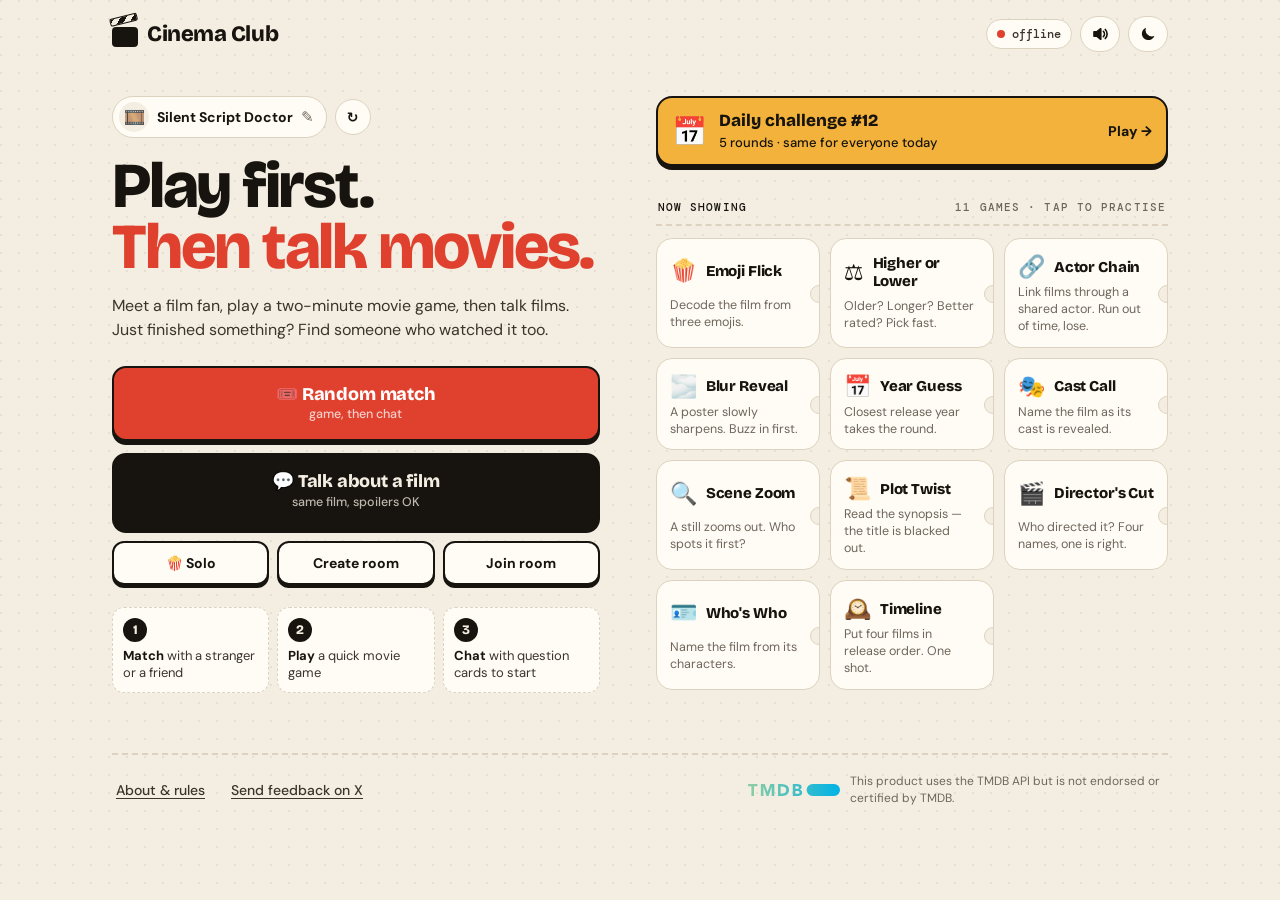
==== commit 5110d2a0: "Play while you wait, popular films, tappable cards, installable app, sound - Online counts no longer" ====
--- a/index.html
+++ b/index.html
@@ -33,6 +33,10 @@
   <meta name="apple-mobile-web-app-capable" content="yes" />
   <meta name="apple-mobile-web-app-title" content="Cinema Club" />
   <link rel="icon" href="data:image/svg+xml,%3Csvg xmlns='http://www.w3.org/2000/svg' viewBox='0 0 64 64'%3E%3Crect x='6' y='22' width='52' height='36' rx='6' fill='%2317140F'/%3E%3Cpath d='M6 14l50-8 2 12-50 8z' fill='%23E0412F'/%3E%3C/svg%3E" />
+  <link rel="manifest" href="/manifest.webmanifest" />
+  <link rel="apple-touch-icon" href="/assets/icon-180.png" />
+  <meta name="mobile-web-app-capable" content="yes" />
+  <meta name="apple-mobile-web-app-status-bar-style" content="default" />
   <link rel="preconnect" href="https://fonts.googleapis.com" />
   <link rel="preconnect" href="https://fonts.gstatic.com" crossorigin />
   <link href="https://fonts.googleapis.com/css2?family=Bricolage+Grotesque:opsz,wght@12..96,600;12..96,800&family=DM+Mono:wght@500&family=DM+Sans:opsz,wght@9..40,400;9..40,500;9..40,700&display=swap" rel="stylesheet" />
--- a/css/style.css
+++ b/css/style.css
@@ -466,3 +466,35 @@
   #app:not([data-screen=home]) { max-width: 600px; }
   .foot { flex-direction: row; justify-content: space-between; }
 }
+
+/* ---------- honest counts + play while you wait ---------- */
+.online b.idle { background: var(--muted); box-shadow: none; }
+.elapsed { font: 500 13px var(--mono); color: var(--muted); margin: -4px 0 0; }
+.waitplay { width: min(100%, 400px); background: var(--card); border: 2px solid var(--edge); border-radius: 16px; box-shadow: 0 4px 0 var(--shadow); padding: 14px; display: flex; flex-direction: column; gap: 8px; text-align: left; }
+.waitplay b { font: 800 16px/1.2 var(--display); }
+.waitplay span { font-size: 14px; line-height: 1.45; color: var(--ink-2); }
+.waitplay .btn { margin-top: 4px; }
+.waitplay.nudge { animation: nudge 2.2s ease-in-out infinite; }
+@keyframes nudge { 0%, 70%, 100% { transform: none; } 78% { transform: rotate(-1.2deg); } 86% { transform: rotate(1.2deg); } 94% { transform: rotate(-.6deg); } }
+#queuebar { position: fixed; left: 50%; bottom: 14px; transform: translateX(-50%); z-index: 40; display: flex; align-items: center; gap: 10px; background: var(--ink); color: var(--paper); border-radius: 99px; padding: 8px 8px 8px 14px; font-size: 13.5px; font-weight: 700; box-shadow: 0 6px 20px rgba(0, 0, 0, .25); max-width: calc(100% - 24px); }
+#queuebar span:nth-child(2) { white-space: nowrap; overflow: hidden; text-overflow: ellipsis; }
+#queuebar .dot { width: 9px; height: 9px; border-radius: 50%; background: var(--gold); flex: none; animation: pulse 1.2s infinite; }
+#queuebar button { flex: none; background: var(--paper); color: var(--ink); border: 0; border-radius: 99px; padding: 6px 12px; font-weight: 800; font-size: 13px; }
+body:has(#queuebar) #toast { bottom: 70px; }
+
+/* ---------- popular this week ---------- */
+.popular { margin-top: 14px; }
+.pgrid { display: grid; grid-template-columns: repeat(4, minmax(0, 1fr)); gap: 8px; }
+.pop { position: relative; display: flex; flex-direction: column; gap: 5px; background: none; border: 0; padding: 0; text-align: left; }
+.pop img, .pop .noimg { width: 100%; aspect-ratio: 2 / 3; object-fit: cover; border-radius: 10px; border: 1.5px solid var(--line); background: var(--screen); display: grid; place-items: center; transition: transform .15s, border-color .15s; }
+.pop:hover img { transform: translateY(-3px); border-color: var(--edge); }
+.pop .pt { font-size: 12px; font-weight: 700; line-height: 1.2; display: -webkit-box; -webkit-line-clamp: 2; -webkit-box-orient: vertical; overflow: hidden; }
+.pop .live { position: absolute; top: 6px; left: 6px; right: 6px; background: var(--green); color: #fff; font-size: 10.5px; font-weight: 800; border-radius: 6px; padding: 2px 5px; text-align: center; }
+@media (min-width: 600px) { .pgrid { grid-template-columns: repeat(4, minmax(0, 1fr)); gap: 12px; } }
+
+/* ---------- tappable question cards ---------- */
+.pin.ask { text-align: left; font: inherit; font-weight: 700; font-size: 14px; line-height: 1.3; cursor: pointer; transition: transform .12s, opacity .2s; }
+.pin.ask:hover:not(:disabled) { transform: translateY(-2px); }
+.pin.ask:active:not(:disabled) { transform: translateY(1px); }
+.pin.ask.asked { opacity: .55; }
+.pin.ask:disabled { cursor: default; }
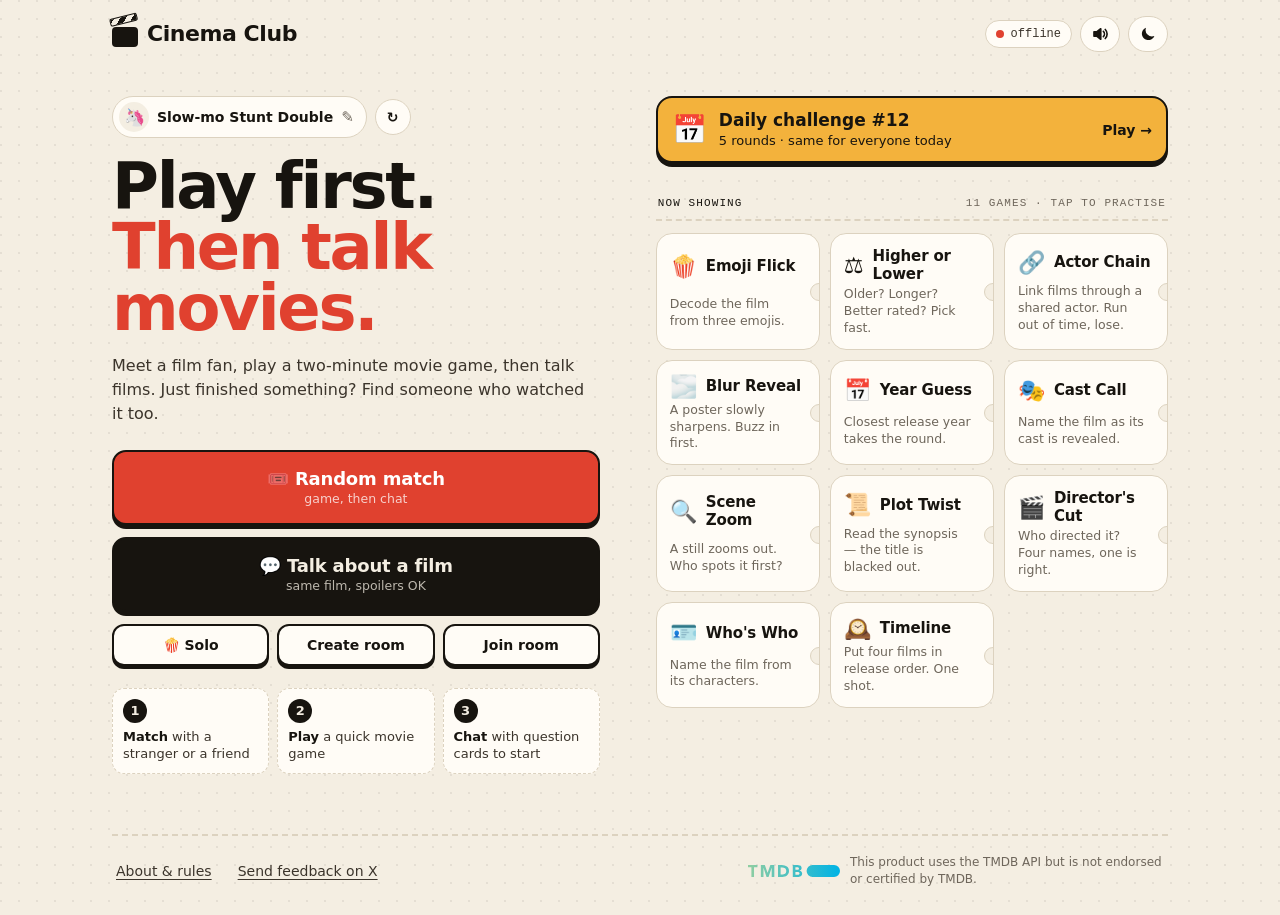
==== commit e5d94d95: "First-visit polish: invite welcome, back button, tab alerts, privacy-friendly loading - Room links o" ====
--- a/index.html
+++ b/index.html
@@ -37,9 +37,9 @@
   <link rel="apple-touch-icon" href="/assets/icon-180.png" />
   <meta name="mobile-web-app-capable" content="yes" />
   <meta name="apple-mobile-web-app-status-bar-style" content="default" />
-  <link rel="preconnect" href="https://fonts.googleapis.com" />
-  <link rel="preconnect" href="https://fonts.gstatic.com" crossorigin />
-  <link href="https://fonts.googleapis.com/css2?family=Bricolage+Grotesque:opsz,wght@12..96,600;12..96,800&family=DM+Mono:wght@500&family=DM+Sans:opsz,wght@9..40,400;9..40,500;9..40,700&display=swap" rel="stylesheet" />
+  <link rel="preload" href="/fonts/dmsans/v17/rP2Hp2ywxg089UriCZOIHQ.woff2" as="font" type="font/woff2" crossorigin />
+  <link rel="preload" href="/fonts/bricolagegrotesque/v9/3y9K6as8bTXq_nANBjzKo3IeZx8z6up5BeSl9D4dj_x9PpZBMlGIInE.woff2" as="font" type="font/woff2" crossorigin />
+  <link rel="stylesheet" href="/css/fonts.css" />
   <link rel="stylesheet" href="css/style.css" />
 </head>
 <body>
--- a/css/fonts.css
+++ b/css/fonts.css
@@ -0,0 +1,20 @@
+/* Fonts served from our own domain (/fonts/* is proxied to Google's font files by Netlify, see netlify.toml),
+   so visitors' browsers never contact Google. Fonts: Bricolage Grotesque, DM Sans, DM Mono — SIL Open Font License 1.1. */
+@font-face { font-family: 'Bricolage Grotesque'; font-style: normal; font-weight: 600 800; font-display: swap;
+  src: url(/fonts/bricolagegrotesque/v9/3y9K6as8bTXq_nANBjzKo3IeZx8z6up5BeSl9D4dj_x9PpZBMlGGInHEVA.woff2) format('woff2');
+  unicode-range: U+0100-02BA, U+02BD-02C5, U+02C7-02CC, U+02CE-02D7, U+02DD-02FF, U+0304, U+0308, U+0329, U+1D00-1DBF, U+1E00-1E9F, U+1EF2-1EFF, U+2020, U+20A0-20AB, U+20AD-20C4, U+2113, U+2C60-2C7F, U+A720-A7FF; }
+@font-face { font-family: 'Bricolage Grotesque'; font-style: normal; font-weight: 600 800; font-display: swap;
+  src: url(/fonts/bricolagegrotesque/v9/3y9K6as8bTXq_nANBjzKo3IeZx8z6up5BeSl9D4dj_x9PpZBMlGIInE.woff2) format('woff2');
+  unicode-range: U+0000-00FF, U+0131, U+0152-0153, U+02BB-02BC, U+02C6, U+02DA, U+02DC, U+0304, U+0308, U+0329, U+2000-206F, U+20AC, U+2122, U+2191, U+2193, U+2212, U+2215, U+FEFF, U+FFFD; }
+@font-face { font-family: 'DM Mono'; font-style: normal; font-weight: 500; font-display: swap;
+  src: url(/fonts/dmmono/v16/aFTR7PB1QTsUX8KYvumzEY2tbZX9.woff2) format('woff2');
+  unicode-range: U+0100-02BA, U+02BD-02C5, U+02C7-02CC, U+02CE-02D7, U+02DD-02FF, U+0304, U+0308, U+0329, U+1D00-1DBF, U+1E00-1E9F, U+1EF2-1EFF, U+2020, U+20A0-20AB, U+20AD-20C4, U+2113, U+2C60-2C7F, U+A720-A7FF; }
+@font-face { font-family: 'DM Mono'; font-style: normal; font-weight: 500; font-display: swap;
+  src: url(/fonts/dmmono/v16/aFTR7PB1QTsUX8KYvumzEYOtbQ.woff2) format('woff2');
+  unicode-range: U+0000-00FF, U+0131, U+0152-0153, U+02BB-02BC, U+02C6, U+02DA, U+02DC, U+0304, U+0308, U+0329, U+2000-206F, U+20AC, U+2122, U+2191, U+2193, U+2212, U+2215, U+FEFF, U+FFFD; }
+@font-face { font-family: 'DM Sans'; font-style: normal; font-weight: 400 700; font-display: swap;
+  src: url(/fonts/dmsans/v17/rP2Hp2ywxg089UriCZ2IHSeH.woff2) format('woff2');
+  unicode-range: U+0100-02BA, U+02BD-02C5, U+02C7-02CC, U+02CE-02D7, U+02DD-02FF, U+0304, U+0308, U+0329, U+1D00-1DBF, U+1E00-1E9F, U+1EF2-1EFF, U+2020, U+20A0-20AB, U+20AD-20C4, U+2113, U+2C60-2C7F, U+A720-A7FF; }
+@font-face { font-family: 'DM Sans'; font-style: normal; font-weight: 400 700; font-display: swap;
+  src: url(/fonts/dmsans/v17/rP2Hp2ywxg089UriCZOIHQ.woff2) format('woff2');
+  unicode-range: U+0000-00FF, U+0131, U+0152-0153, U+02BB-02BC, U+02C6, U+02DA, U+02DC, U+0304, U+0308, U+0329, U+2000-206F, U+20AC, U+2122, U+2191, U+2193, U+2212, U+2215, U+FEFF, U+FFFD; }
--- a/css/style.css
+++ b/css/style.css
@@ -498,3 +498,13 @@
 .pin.ask:active:not(:disabled) { transform: translateY(1px); }
 .pin.ask.asked { opacity: .55; }
 .pin.ask:disabled { cursor: default; }
+
+/* ---------- invite landing ---------- */
+.invite h2 { max-width: 20ch; }
+.invite > .muted { max-width: 34ch; margin: 0; line-height: 1.45; }
+.ticket-code.small span { font-size: 26px; width: 40px; height: 50px; border-radius: 10px; box-shadow: 0 3px 0 var(--shadow); }
+.invite-me { display: flex; flex-direction: column; align-items: center; gap: 6px; width: min(100%, 400px); }
+.invite-me .muted { margin: 0; }
+.invite-me .me-row { margin: 0; justify-content: center; }
+.invite-me .name-editor { margin: 4px 0 0; width: 100%; text-align: left; }
+.invite .btn.big { width: min(100%, 360px); }
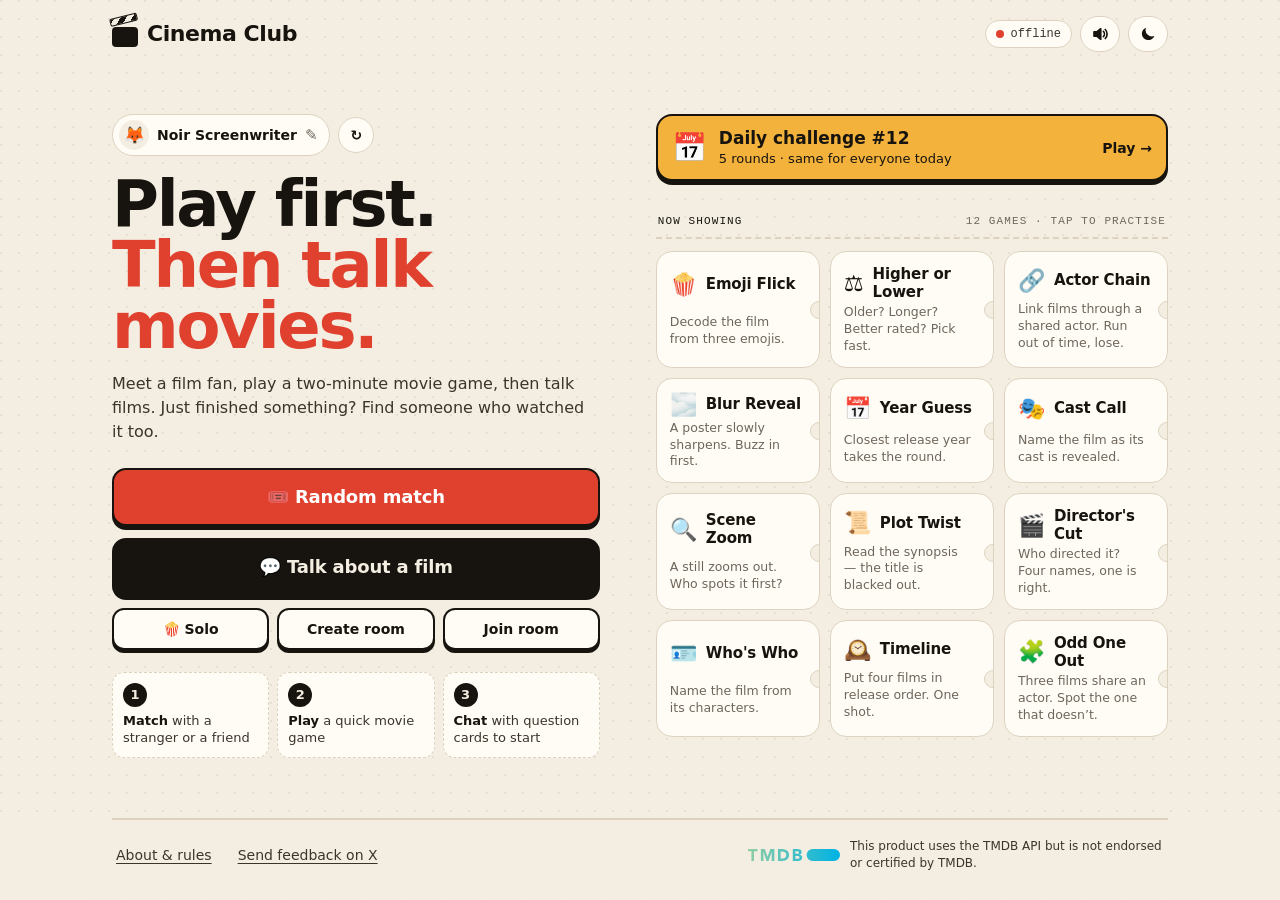
==== commit c7b8af51: "Tab title 'Cinema Club', simpler main buttons, game #12: Odd One Out - Odd One Out: four posters, th" ====
--- a/index.html
+++ b/index.html
@@ -3,13 +3,13 @@
 <head>
   <meta charset="utf-8" />
   <meta name="viewport" content="width=device-width, initial-scale=1, viewport-fit=cover, interactive-widget=resizes-content" />
-  <title>Cinema Club — Play a movie game, then talk films</title>
-  <meta name="description" content="Meet a film fan, play a 2-minute movie game, then talk films. 11 games, a daily challenge, no sign-up." />
+  <title>Cinema Club</title>
+  <meta name="description" content="Meet a film fan, play a 2-minute movie game, then talk films. 12 games, a daily challenge, no sign-up." />
   <link rel="canonical" href="https://the-cinema-club.netlify.app/" />
   <meta property="og:type" content="website" />
   <meta property="og:site_name" content="Cinema Club" />
   <meta property="og:title" content="Cinema Club — Play first. Then talk movies." />
-  <meta property="og:description" content="Meet a film fan, play a 2-minute movie game, then talk films. 11 games, a daily challenge, no sign-up." />
+  <meta property="og:description" content="Meet a film fan, play a 2-minute movie game, then talk films. 12 games, a daily challenge, no sign-up." />
   <meta property="og:url" content="https://the-cinema-club.netlify.app/" />
   <meta property="og:image" content="https://the-cinema-club.netlify.app/assets/og.png" />
   <meta property="og:image:width" content="1200" />
--- a/css/style.css
+++ b/css/style.css
@@ -52,12 +52,14 @@
 :root[data-theme=dark] .media img, :root[data-theme=dark] .pcard img { filter: brightness(.95); }
 html { transition: background-color .3s; }
 * { box-sizing: border-box; }
-html, body { margin: 0; background: var(--paper); color: var(--ink); font-family: var(--body); -webkit-font-smoothing: antialiased; }
-body {
-  min-height: 100dvh;
+html { background: var(--paper); }
+html, body { margin: 0; color: var(--ink); font-family: var(--body); -webkit-font-smoothing: antialiased; }
+html {
   background-image: radial-gradient(circle at 1px 1px, var(--dot) 1px, transparent 0);
   background-size: 18px 18px;
+  background-attachment: fixed;
 }
+body { min-height: 100dvh; background: transparent; }
 button { font: inherit; color: inherit; cursor: pointer; }
 button:disabled { cursor: default; }
 input { font: inherit; color: inherit; }
@@ -508,3 +510,179 @@
 .invite-me .me-row { margin: 0; justify-content: center; }
 .invite-me .name-editor { margin: 4px 0 0; width: 100%; text-align: left; }
 .invite .btn.big { width: min(100%, 360px); }
+
+/* ---------- faded poster wall ---------- */
+#posterwall { position: fixed; inset: 0; z-index: -1; overflow: hidden; pointer-events: none; opacity: 0; transition: opacity 1.4s ease; }
+#posterwall.on { opacity: 1; }
+#posterwall.on.off { opacity: 0; transition-duration: .4s; }
+.pw-grid { position: absolute; top: 50%; left: 50%; width: max(150vmax, 1400px); display: grid; grid-template-columns: repeat(9, minmax(0, 1fr)); gap: 16px;
+  transform: translate(-50%, -50%) rotate(-9deg); animation: pwdrift 140s linear infinite alternate; }
+.pw-grid img { width: 100%; aspect-ratio: 2 / 3; object-fit: cover; border-radius: 10px; opacity: 0; transition: opacity 1s ease; filter: grayscale(.35) sepia(.15) contrast(.95); }
+.pw-grid img.in { opacity: .42; }
+/* fade the wall out where the content sits; more of it shows at the edges on big screens */
+#posterwall::after { content: ''; position: absolute; inset: 0;
+  background: radial-gradient(ellipse 70% 70% at 50% 42%, color-mix(in srgb, var(--paper) 74%, transparent) 0%, color-mix(in srgb, var(--paper) 55%, transparent) 60%, color-mix(in srgb, var(--paper) 35%, transparent) 100%); }
+:root[data-theme=dark] .pw-grid img.in { opacity: .45; }
+:root[data-theme=dark] .pw-grid img { filter: grayscale(.35) brightness(.75); }
+@keyframes pwdrift { from { transform: translate(-50%, -50%) rotate(-9deg); } to { transform: translate(-46%, -53%) rotate(-9deg); } }
+@media (prefers-reduced-motion: reduce) { .pw-grid { animation: none; } }
+@media (max-width: 600px) { .pw-grid { width: max(220vmax, 1400px); } }
+
+/* compact header on phones so the online label fits next to the sound + theme buttons */
+@media (max-width: 420px) {
+  .top .logo { font-size: 19px; gap: 7px; }
+  .top .online { font: 700 11.5px var(--body); padding: 5px 9px; gap: 6px; }
+  .top-r { gap: 6px; }
+  .top-r .iconbtn { height: 33px; min-width: 33px; padding: 0 7px; }
+}
+
+/* ---------- footer always readable over the poster wall ---------- */
+html { overflow-x: clip; }
+.foot { position: relative; }
+.foot::before { content: ''; position: absolute; top: 0; bottom: 0; left: -50vw; right: -50vw; z-index: -1;
+  background: color-mix(in srgb, var(--paper) 94%, transparent); backdrop-filter: blur(8px); -webkit-backdrop-filter: blur(8px); }
+.foot { border-top-style: solid; border-top-color: var(--line); }
+.foot .link, .tmdb { color: var(--ink-2); }
+
+/* preview switcher (only with ?preview=bg) */
+#wallpick { position: fixed; z-index: 70; left: 50%; bottom: 16px; transform: translateX(-50%); display: flex; gap: 6px; align-items: center; flex-wrap: wrap; justify-content: center;
+  background: var(--ink); color: var(--paper); padding: 8px; border-radius: 16px; box-shadow: 0 10px 30px rgba(0, 0, 0, .35); max-width: calc(100% - 20px); font-size: 13px; font-weight: 700; }
+#wallpick span { padding: 0 6px; opacity: .8; }
+#wallpick button { border: 0; border-radius: 10px; padding: 8px 11px; font-weight: 800; font-size: 13px; background: color-mix(in srgb, var(--paper) 14%, transparent); color: var(--paper); }
+#wallpick button.on { background: var(--gold); color: #17140F; }
+@media (min-width: 960px) { #wallpick { top: 12px; bottom: auto; } }
+
+/* ======================================================================
+   Background designs — html[data-bg="1".."10"]
+   ====================================================================== */
+#app { position: relative; }
+#bgfx { position: fixed; inset: 0; z-index: -1; pointer-events: none; overflow: hidden; display: none; }
+html[data-bg] #bgfx { display: block; }
+html[data-bg] #bgfx.off { display: none; }
+html[data-bg] #posterwall { display: none; }
+#bgfx img, .belt img { display: block; width: 100%; aspect-ratio: 2 / 3; object-fit: cover; border-radius: 8px; background: #2a2622; }
+.belt, .herobg { display: none; }
+@media (prefers-reduced-motion: reduce) { .belt-track, .fs-track { animation: none !important; } }
+
+/* content on solid cards (designs 5–10) */
+html[data-bg-panels]:not(.in-game) .home-l, html[data-bg-panels]:not(.in-game) .home-r,
+html[data-bg-panels]:not(.in-game) main.center, html[data-bg-panels]:not(.in-game) main.filmpick {
+  background: var(--paper); border: 2px solid var(--edge); border-radius: 26px; padding: 22px;
+  box-shadow: 0 8px 0 var(--shadow), 0 24px 60px rgba(0, 0, 0, .3); }
+html[data-bg-panels]:not(.in-game) main.center { margin: 14px 0 28px; }
+html[data-bg-panels]:not(.in-game) .home { padding-top: 14px; }
+@media (max-width: 959px) { html[data-bg-panels]:not(.in-game) .home-r { margin-top: 16px; } }
+html[data-bg-panels]:not(.in-game) .top { position: relative; }
+html[data-bg-panels]:not(.in-game) .top::before { content: ''; position: absolute; inset: 0 -50vw; z-index: -1; background: var(--paper); border-bottom: 2px solid var(--edge); }
+
+/* 1 · Marquee strips — two full-colour poster reels */
+html[data-bg="1"] #app[data-screen=home] .belt, html[data-bg="2"] #app[data-screen=home] .belt[data-belt=top] {
+  display: block; width: 100vw; margin-left: calc(50% - 50vw); overflow: hidden; background: #17140F; padding: 16px 0; position: relative; }
+.belt::before, .belt::after { content: ''; position: absolute; left: 0; right: 0; height: 9px; z-index: 1;
+  background: repeating-linear-gradient(90deg, transparent 0 10px, #F4EEE2 10px 20px); opacity: .9; }
+.belt::before { top: 3px; } .belt::after { bottom: 3px; }
+.belt-track { display: flex; gap: 10px; width: max-content; animation: beltmove 90s linear infinite; }
+.belt-track.rev { animation-direction: reverse; }
+.belt-track img { width: 96px; flex: none; border-radius: 4px; }
+@keyframes beltmove { to { transform: translateX(-50%); } }
+html[data-bg="1"] #app[data-screen=home] .belt[data-belt=top] { margin-bottom: 10px; }
+html[data-bg="1"] #app[data-screen=home] .belt[data-belt=bottom] { margin-top: 26px; }
+@media (min-width: 960px) { .belt-track img { width: 118px; } }
+
+/* 2 · Filmstrip edges — vertical reels in the side margins (wide screens); a top reel on smaller ones */
+.fstrip { position: absolute; top: 0; height: 100%; width: 118px; background: #17140F; padding: 0 16px; overflow: hidden; }
+.fstrip::before, .fstrip::after { content: ''; position: absolute; top: 0; bottom: 0; width: 8px; z-index: 1;
+  background: repeating-linear-gradient(180deg, transparent 0 9px, #F4EEE2 9px 18px); }
+.fstrip::before { left: 4px; } .fstrip::after { right: 4px; }
+.fstrip.l { left: max(10px, calc((100vw - 1184px) / 2 - 150px)); }
+.fstrip.r { right: max(10px, calc((100vw - 1184px) / 2 - 150px)); }
+.fs-track { display: flex; flex-direction: column; gap: 12px; padding-top: 12px; animation: fsup 110s linear infinite; }
+.fstrip.r .fs-track { animation-direction: reverse; }
+@keyframes fsup { to { transform: translateY(-50%); } }
+@media (min-width: 1480px) { html[data-bg="2"] #app[data-screen=home] .belt { display: none !important; } }
+@media (max-width: 1479px) { html[data-bg="2"] .fstrip { display: none; } }
+
+/* 3 · Corkboard pins — tilted posters with tape in the margins; a row of three on smaller screens */
+.cpin { position: absolute; margin: 0; width: 128px; transform: rotate(var(--r)); background: #fff; padding: 7px 7px 22px; box-shadow: 0 10px 24px rgba(0, 0, 0, .25); }
+.cpin img { border-radius: 2px; }
+.cpin i { position: absolute; top: -10px; left: 50%; width: 64px; height: 22px; transform: translateX(-50%) rotate(-3deg); background: rgba(243, 178, 60, .75); }
+.cpin.l { left: max(12px, calc((100vw - 1184px) / 4 - 64px)); }
+.cpin.r { right: max(12px, calc((100vw - 1184px) / 4 - 64px)); }
+@media (max-width: 1479px) { html[data-bg="3"] .cpin { display: none; } }
+@media (max-width: 1479px) { html[data-bg="3"] #app[data-screen=home] .belt[data-belt=top] { display: block; } }
+.pinrow { display: flex; justify-content: center; gap: 14px; padding: 14px 0 4px; }
+.pinrow img { width: 82px; background: #fff; padding: 5px 5px 14px; border-radius: 2px; box-shadow: 0 8px 18px rgba(0, 0, 0, .22); }
+.pinrow img:nth-child(1) { transform: rotate(-7deg); } .pinrow img:nth-child(2) { transform: rotate(3deg) translateY(-6px); } .pinrow img:nth-child(3) { transform: rotate(8deg); }
+
+/* 4 · Hero still — one big sharp film scene behind the headline */
+html[data-bg="4"] #app[data-screen=home] .herobg { display: block; position: absolute; top: 0; left: 50%; width: 100vw; height: 640px; transform: translateX(-50%); z-index: -1; overflow: hidden; }
+.herobg img { width: 100%; height: 100%; object-fit: cover; object-position: center 30%; }
+.herobg::after { content: ''; position: absolute; inset: 0; background: linear-gradient(180deg, rgba(12, 10, 8, .62) 0%, rgba(12, 10, 8, .55) 50%, var(--paper) 100%); }
+.hero-cap { position: absolute; right: 22px; top: 76px; z-index: 1; color: #fff; font: 500 12px var(--mono); opacity: .85; text-shadow: 0 1px 4px rgba(0, 0, 0, .6); }
+html[data-bg="4"] #app[data-screen=home] .top .logo, html[data-bg="4"] #app[data-screen=home] .home-l h1, html[data-bg="4"] #app[data-screen=home] .lede { color: #fff; text-shadow: 0 2px 12px rgba(0, 0, 0, .45); }
+html[data-bg="4"] #app[data-screen=home] .clap { background: #F4EEE2; }
+html[data-bg="4"] #app[data-screen=home] .clap i { background: repeating-linear-gradient(-45deg, #F4EEE2 0 5px, #17140F 5px 10px); border-color: #F4EEE2; }
+@media (min-width: 960px) { html[data-bg="4"] #app[data-screen=home] .home-r .strip-head { color: rgba(255, 255, 255, .85); border-color: rgba(255, 255, 255, .3); }
+  html[data-bg="4"] #app[data-screen=home] .home-r .strip-head span:first-child { color: #fff; } }
+@media (max-width: 959px) { html[data-bg="4"] #app[data-screen=home] .herobg { height: 560px; } }
+
+/* 5 · Velvet curtains — the site is the lit screen between red curtains */
+html[data-bg="5"] #bgfx { background: radial-gradient(ellipse at 50% 0%, #4a1418 0%, #1d0a0c 70%); }
+.curtain { position: absolute; top: 0; bottom: 0; width: max(14px, calc((100vw - 1184px) / 2 + 30px));
+  background: repeating-linear-gradient(90deg, #6e0f15 0, #b4232c 16px, #d23a40 22px, #8d151c 34px, #5c0c11 46px);
+  box-shadow: inset 0 -80px 120px rgba(0, 0, 0, .45); }
+.curtain.l { left: 0; border-radius: 0 0 60% 0 / 0 0 12% 0; } .curtain.r { right: 0; border-radius: 0 0 0 60% / 0 0 0 12%; }
+.valance { position: absolute; top: 0; left: 0; right: 0; height: 18px; background: repeating-linear-gradient(90deg, #6e0f15 0, #b4232c 14px, #6e0f15 28px);
+  -webkit-mask: radial-gradient(14px at 50% 100%, transparent 98%, #000) 0 0 / 28px 100%; mask: radial-gradient(14px at 50% 100%, transparent 98%, #000) 0 0 / 28px 100%; }
+html[data-bg="5"]:not(.in-game) #app { background: var(--paper); box-shadow: 0 0 0 2px #17140F, 0 0 90px 20px rgba(255, 214, 150, .28); max-width: 1184px; }
+@media (max-width: 1240px) { html[data-bg="5"]:not(.in-game) #app { width: calc(100% - 28px); } }
+html[data-bg="5"] .home-l, html[data-bg="5"] .home-r, html[data-bg="5"] main.center, html[data-bg="5"] main.filmpick { background: none !important; border: 0 !important; box-shadow: none !important; padding: 0 !important; }
+html[data-bg="5"] .top::before { display: none; }
+
+/* 6 · Night wall — crisp full-colour posters on dark, content on cards */
+.pgrid6 { position: absolute; top: 50%; left: 50%; width: max(150vmax, 1500px); display: grid; grid-template-columns: repeat(9, minmax(0, 1fr)); gap: 14px;
+  transform: translate(-50%, -50%) rotate(-8deg); }
+html[data-bg="6"] #bgfx { background: #121014; }
+html[data-bg="6"] .pgrid6 img { box-shadow: 0 6px 16px rgba(0, 0, 0, .5); }
+
+/* 7 · Flashlight — a spotlight reveals the wall */
+html[data-bg="7"] #bgfx { background: #0b0a0c; }
+.lampwrap { position: absolute; inset: 0;
+  -webkit-mask: radial-gradient(circle 300px at var(--mx, 50vw) var(--my, 40vh), #000 0%, rgba(0, 0, 0, .9) 35%, transparent 100%);
+  mask: radial-gradient(circle 300px at var(--mx, 50vw) var(--my, 40vh), #000 0%, rgba(0, 0, 0, .9) 35%, transparent 100%); }
+
+/* 8 · Halftone print — red-and-cream dot posters */
+html[data-bg="8"] #bgfx { background: var(--paper); }
+.pgrid6.halftone { background: #E0412F; }
+.pgrid6.halftone img { mix-blend-mode: multiply; filter: grayscale(1) contrast(1.5) brightness(1.15); border-radius: 0; }
+html[data-bg="8"] #bgfx::after { content: ''; position: absolute; inset: 0;
+  background: radial-gradient(circle at center, transparent 0 1.7px, var(--paper) 2.3px) 0 0 / 6px 6px; }
+
+/* 9 · Neon marquee — night sky, glowing bulbs around the main card */
+html[data-bg="9"] #bgfx { background: radial-gradient(ellipse at 50% -10%, #3a1d45 0%, #140c1a 55%, #09070b 100%); }
+.stars { position: absolute; inset: 0; background:
+  radial-gradient(1.5px 1.5px at 20% 30%, #fff, transparent), radial-gradient(1px 1px at 70% 20%, #fff, transparent),
+  radial-gradient(1.2px 1.2px at 40% 70%, #fff, transparent), radial-gradient(1px 1px at 85% 60%, #fff, transparent),
+  radial-gradient(1.4px 1.4px at 10% 85%, #fff, transparent), radial-gradient(1px 1px at 55% 45%, #fff, transparent);
+  background-size: 340px 340px; opacity: .7; }
+html[data-bg="9"]:not(.in-game) .home-l, html[data-bg="9"]:not(.in-game) main.center, html[data-bg="9"]:not(.in-game) main.filmpick {
+  outline: 9px dotted #FFD36B; outline-offset: 7px; animation: bulbs 1.6s steps(2) infinite; }
+@keyframes bulbs { 0% { outline-color: #FFD36B; filter: drop-shadow(0 0 10px rgba(255, 200, 90, .65)); } 100% { outline-color: #FFF1C2; filter: drop-shadow(0 0 18px rgba(255, 200, 90, .9)); } }
+@media (prefers-reduced-motion: reduce) { html[data-bg="9"] .home-l { animation: none !important; } }
+
+/* 10 · Ticket pattern — bold red with cream tickets */
+html[data-bg="10"] #bgfx { background-color: #E0412F;
+  background-image: url("data:image/svg+xml,%3Csvg xmlns='http://www.w3.org/2000/svg' width='180' height='110' viewBox='0 0 180 110'%3E%3Cg transform='rotate(-8 90 55)'%3E%3Cpath d='M30 30h120v14a8 8 0 0 0 0 16v14H30V60a8 8 0 0 0 0-16z' fill='%23F4EEE2' opacity='.9'/%3E%3Cpath d='M118 32v42' stroke='%23E0412F' stroke-width='2' stroke-dasharray='3 3'/%3E%3Ctext x='74' y='57' font-family='monospace' font-size='11' font-weight='700' fill='%23E0412F' text-anchor='middle'%3EADMIT ONE%3C/text%3E%3C/g%3E%3C/svg%3E");
+  background-size: 180px 110px; }
+/* switcher: one swipeable row */
+#wallpick { flex-wrap: nowrap; overflow-x: auto; justify-content: flex-start; width: max-content; max-width: calc(100% - 20px); scrollbar-width: none; }
+#wallpick::-webkit-scrollbar { display: none; }
+#wallpick button, #wallpick span { flex: none; white-space: nowrap; }
+@media (max-width: 959px) { #wallpick { bottom: 10px; top: auto; } }
+
+/* Odd One Out: four poster cards */
+.quad { display: grid; grid-template-columns: 1fr 1fr; gap: 10px; }
+.quad .pcard { padding: 6px; gap: 6px; }
+.quad .pcard img, .quad .pcard .noimg { aspect-ratio: 3 / 4; object-position: center 25%; }
+.quad .pcard .pt { font-size: 13px; }
+@media (min-width: 600px) { .quad .pcard img { aspect-ratio: 2 / 3; } }
